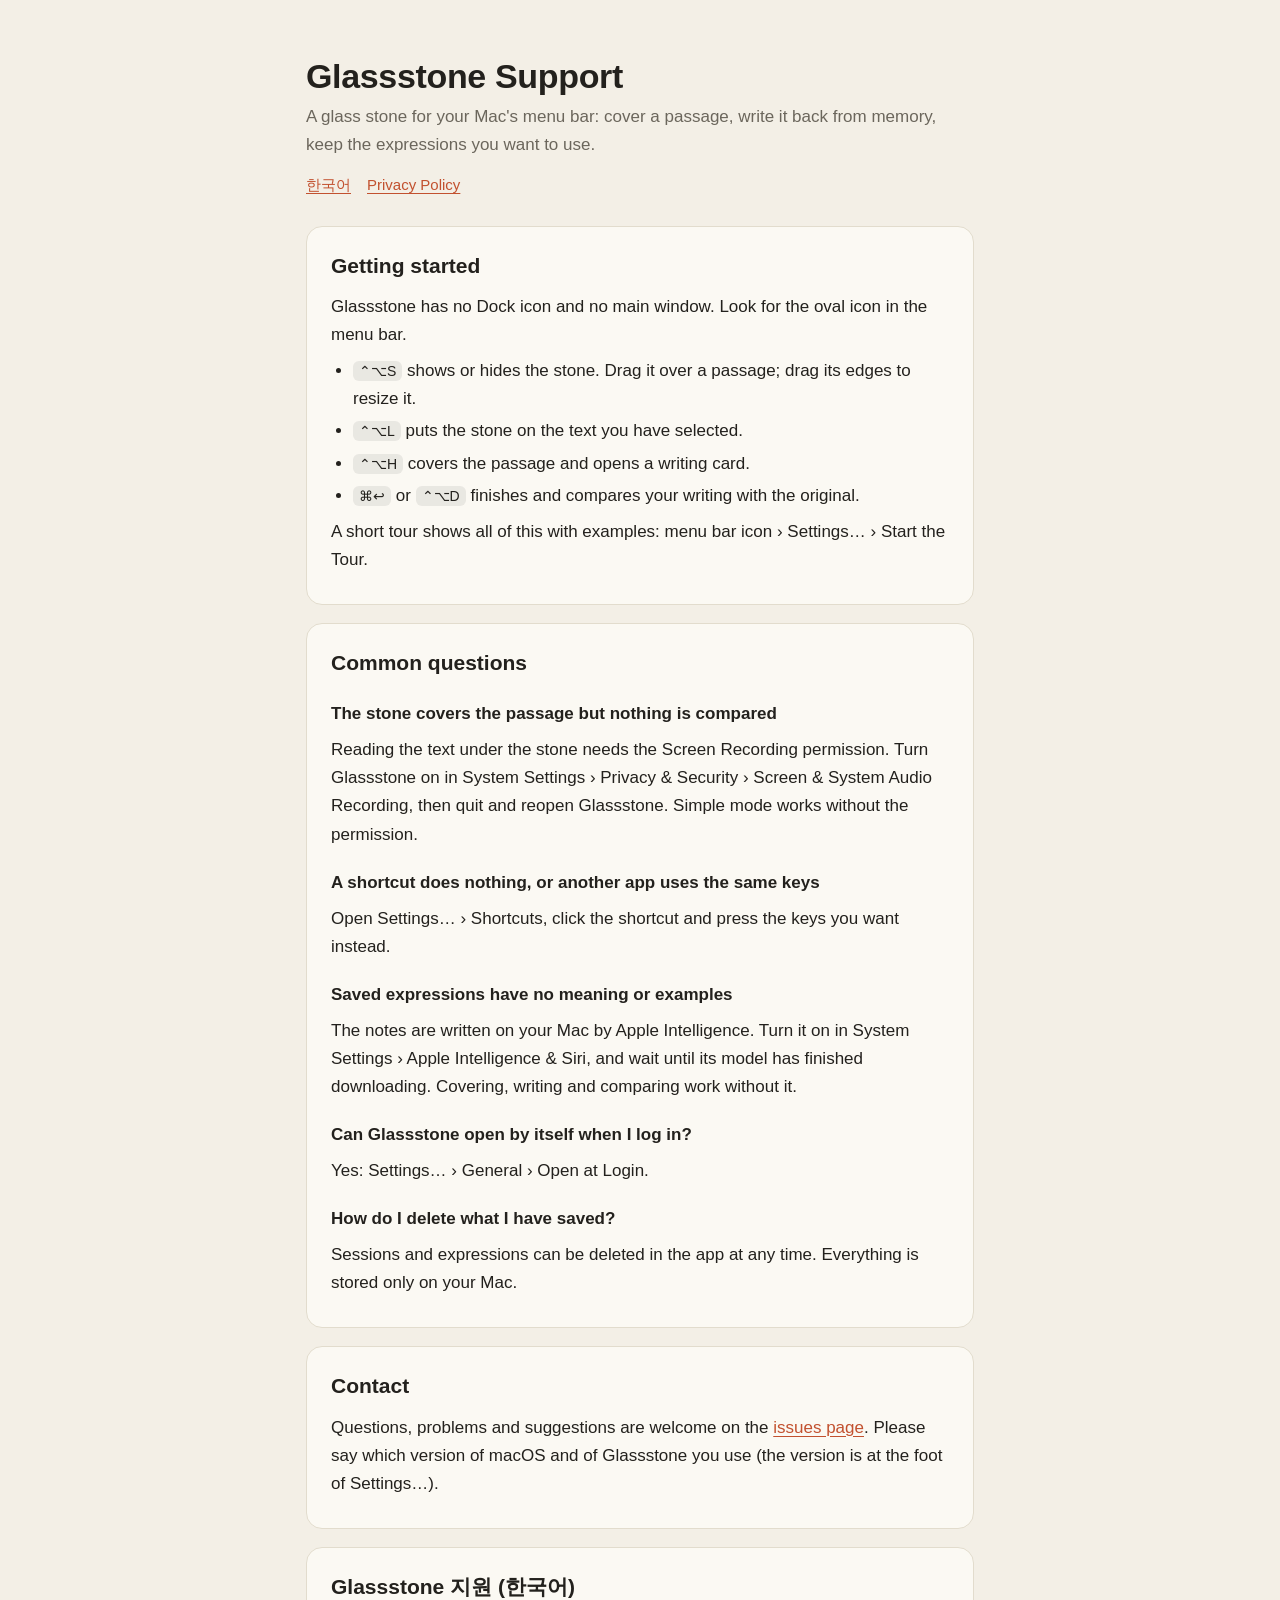
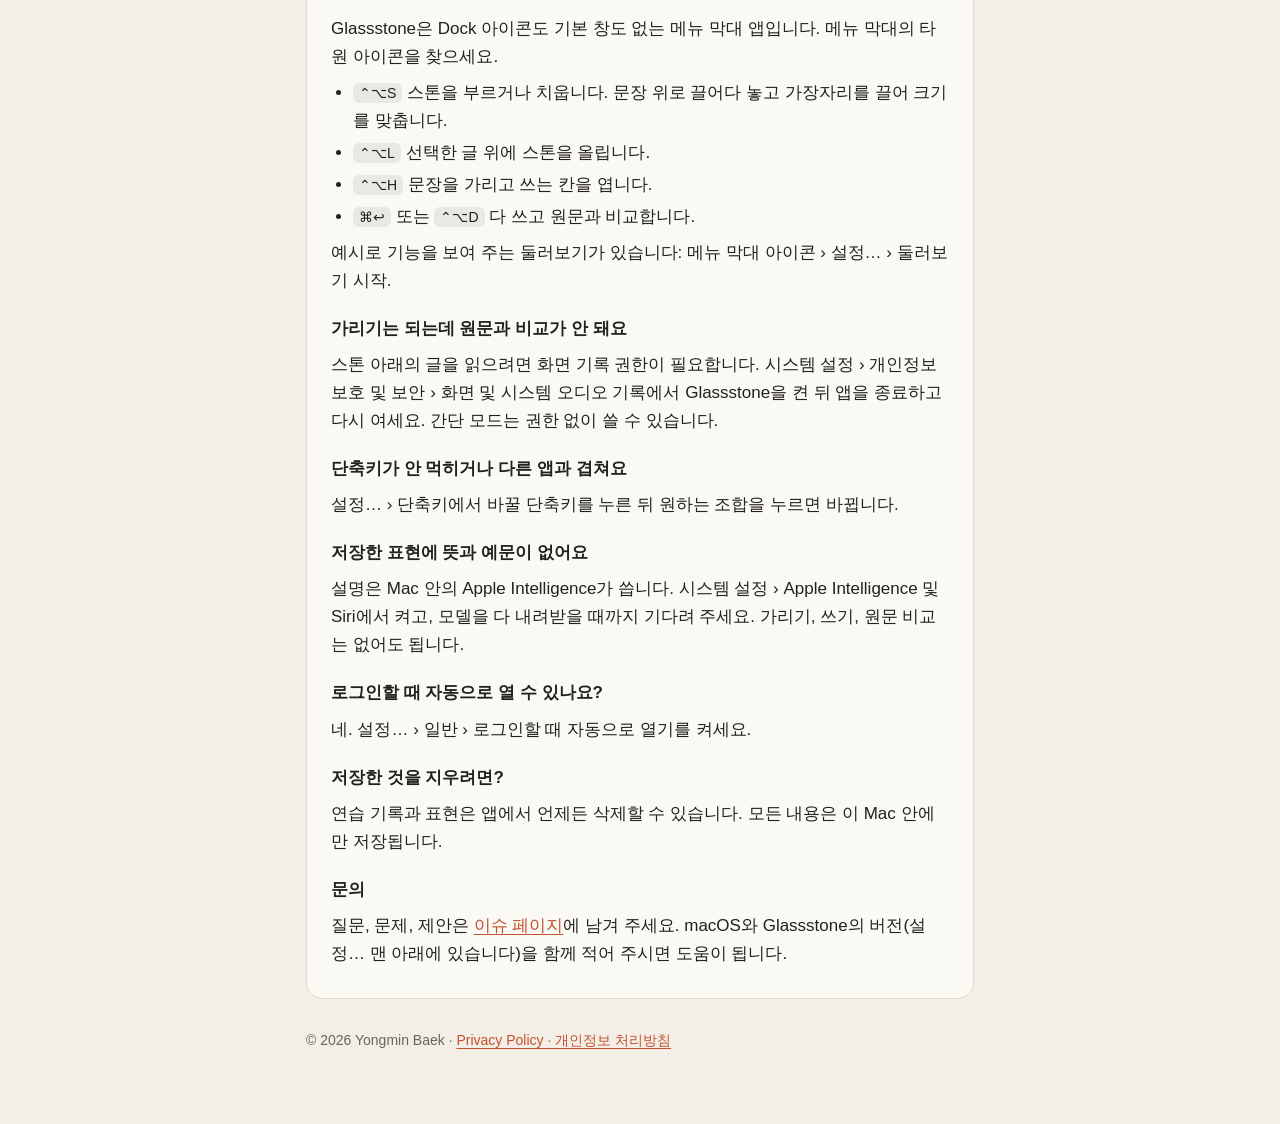
==== index.html @ 9b554210 "Glassstone support page and privacy policy Co-Authored-By: Claude Fable 5.2 <noreply@anthropic.com>" ====
<!doctype html>
<html lang="en">
<head>
<meta charset="utf-8">
<meta name="viewport" content="width=device-width, initial-scale=1">
<title>Glassstone Support</title>
<meta name="description" content="Help for Glassstone, the Mac menu-bar app for writing passages back from memory.">
<link rel="stylesheet" href="style.css">
</head>
<body>
<main>
<header>
  <h1>Glassstone Support</h1>
  <p>A glass stone for your Mac's menu bar: cover a passage, write it back from memory, keep the expressions you want to use.</p>
  <nav><a href="#ko">한국어</a><a href="privacy.html">Privacy Policy</a></nav>
</header>

<section>
  <h2>Getting started</h2>
  <p>Glassstone has no Dock icon and no main window. Look for the oval icon in the menu bar.</p>
  <ul>
    <li><kbd>⌃⌥S</kbd> shows or hides the stone. Drag it over a passage; drag its edges to resize it.</li>
    <li><kbd>⌃⌥L</kbd> puts the stone on the text you have selected.</li>
    <li><kbd>⌃⌥H</kbd> covers the passage and opens a writing card.</li>
    <li><kbd>⌘↩</kbd> or <kbd>⌃⌥D</kbd> finishes and compares your writing with the original.</li>
  </ul>
  <p>A short tour shows all of this with examples: menu bar icon › Settings… › Start the Tour.</p>
</section>

<section>
  <h2>Common questions</h2>
  <h3>The stone covers the passage but nothing is compared</h3>
  <p>Reading the text under the stone needs the Screen Recording permission. Turn Glassstone on in System Settings › Privacy &amp; Security › Screen &amp; System Audio Recording, then quit and reopen Glassstone. Simple mode works without the permission.</p>
  <h3>A shortcut does nothing, or another app uses the same keys</h3>
  <p>Open Settings… › Shortcuts, click the shortcut and press the keys you want instead.</p>
  <h3>Saved expressions have no meaning or examples</h3>
  <p>The notes are written on your Mac by Apple Intelligence. Turn it on in System Settings › Apple Intelligence &amp; Siri, and wait until its model has finished downloading. Covering, writing and comparing work without it.</p>
  <h3>Can Glassstone open by itself when I log in?</h3>
  <p>Yes: Settings… › General › Open at Login.</p>
  <h3>How do I delete what I have saved?</h3>
  <p>Sessions and expressions can be deleted in the app at any time. Everything is stored only on your Mac.</p>
</section>

<section>
  <h2>Contact</h2>
  <p>Questions, problems and suggestions are welcome on the <a href="https://github.com/cozystorm/glassstone/issues">issues page</a>. Please say which version of macOS and of Glassstone you use (the version is at the foot of Settings…).</p>
</section>

<section id="ko" lang="ko">
  <h2>Glassstone 지원 (한국어)</h2>
  <p>Glassstone은 Dock 아이콘도 기본 창도 없는 메뉴 막대 앱입니다. 메뉴 막대의 타원 아이콘을 찾으세요.</p>
  <ul>
    <li><kbd>⌃⌥S</kbd> 스톤을 부르거나 치웁니다. 문장 위로 끌어다 놓고 가장자리를 끌어 크기를 맞춥니다.</li>
    <li><kbd>⌃⌥L</kbd> 선택한 글 위에 스톤을 올립니다.</li>
    <li><kbd>⌃⌥H</kbd> 문장을 가리고 쓰는 칸을 엽니다.</li>
    <li><kbd>⌘↩</kbd> 또는 <kbd>⌃⌥D</kbd> 다 쓰고 원문과 비교합니다.</li>
  </ul>
  <p>예시로 기능을 보여 주는 둘러보기가 있습니다: 메뉴 막대 아이콘 › 설정… › 둘러보기 시작.</p>
  <h3>가리기는 되는데 원문과 비교가 안 돼요</h3>
  <p>스톤 아래의 글을 읽으려면 화면 기록 권한이 필요합니다. 시스템 설정 › 개인정보 보호 및 보안 › 화면 및 시스템 오디오 기록에서 Glassstone을 켠 뒤 앱을 종료하고 다시 여세요. 간단 모드는 권한 없이 쓸 수 있습니다.</p>
  <h3>단축키가 안 먹히거나 다른 앱과 겹쳐요</h3>
  <p>설정… › 단축키에서 바꿀 단축키를 누른 뒤 원하는 조합을 누르면 바뀝니다.</p>
  <h3>저장한 표현에 뜻과 예문이 없어요</h3>
  <p>설명은 Mac 안의 Apple Intelligence가 씁니다. 시스템 설정 › Apple Intelligence 및 Siri에서 켜고, 모델을 다 내려받을 때까지 기다려 주세요. 가리기, 쓰기, 원문 비교는 없어도 됩니다.</p>
  <h3>로그인할 때 자동으로 열 수 있나요?</h3>
  <p>네. 설정… › 일반 › 로그인할 때 자동으로 열기를 켜세요.</p>
  <h3>저장한 것을 지우려면?</h3>
  <p>연습 기록과 표현은 앱에서 언제든 삭제할 수 있습니다. 모든 내용은 이 Mac 안에만 저장됩니다.</p>
  <h3>문의</h3>
  <p>질문, 문제, 제안은 <a href="https://github.com/cozystorm/glassstone/issues">이슈 페이지</a>에 남겨 주세요. macOS와 Glassstone의 버전(설정… 맨 아래에 있습니다)을 함께 적어 주시면 도움이 됩니다.</p>
</section>

<footer>© 2026 Yongmin Baek · <a href="privacy.html">Privacy Policy · 개인정보 처리방침</a></footer>
</main>
</body>
</html>
---- style.css ----
:root {
  --desk: #f3efe6;
  --paper: #fbf9f3;
  --ink: #23211d;
  --soft: #6b665c;
  --rule: #e2dccd;
  --accent: #c2512f;
}
@media (prefers-color-scheme: dark) {
  :root {
    --desk: #1b1a17;
    --paper: #24221e;
    --ink: #ece7db;
    --soft: #a39d90;
    --rule: #38352e;
    --accent: #e58a69;
  }
}
* { box-sizing: border-box; }
html { -webkit-text-size-adjust: 100%; }
body {
  margin: 0;
  background: var(--desk);
  color: var(--ink);
  font: 17px/1.65 -apple-system, BlinkMacSystemFont, "Apple SD Gothic Neo", "Segoe UI", sans-serif;
}
main { max-width: 700px; margin: 0 auto; padding: 56px 16px 72px; }
header { margin-bottom: 28px; }
h1 { font-size: 34px; line-height: 1.2; margin: 0 0 6px; letter-spacing: -0.01em; }
header p { margin: 0; color: var(--soft); }
nav { margin-top: 14px; font-size: 15px; }
nav a { margin-right: 16px; }
section {
  background: var(--paper);
  border: 1px solid var(--rule);
  border-radius: 16px;
  padding: 22px 24px;
  margin: 18px 0;
}
h2 { font-size: 21px; margin: 0 0 10px; }
h3 { font-size: 17px; margin: 20px 0 4px; }
p { margin: 8px 0; }
ul { margin: 8px 0; padding-left: 22px; }
li { margin: 4px 0; }
a { color: var(--accent); text-underline-offset: 3px; }
kbd {
  font: 500 14px/1 ui-rounded, -apple-system, sans-serif;
  padding: 2px 6px;
  border-radius: 6px;
  background: color-mix(in srgb, var(--ink) 8%, transparent);
  white-space: nowrap;
}
footer { margin-top: 30px; font-size: 14px; color: var(--soft); }
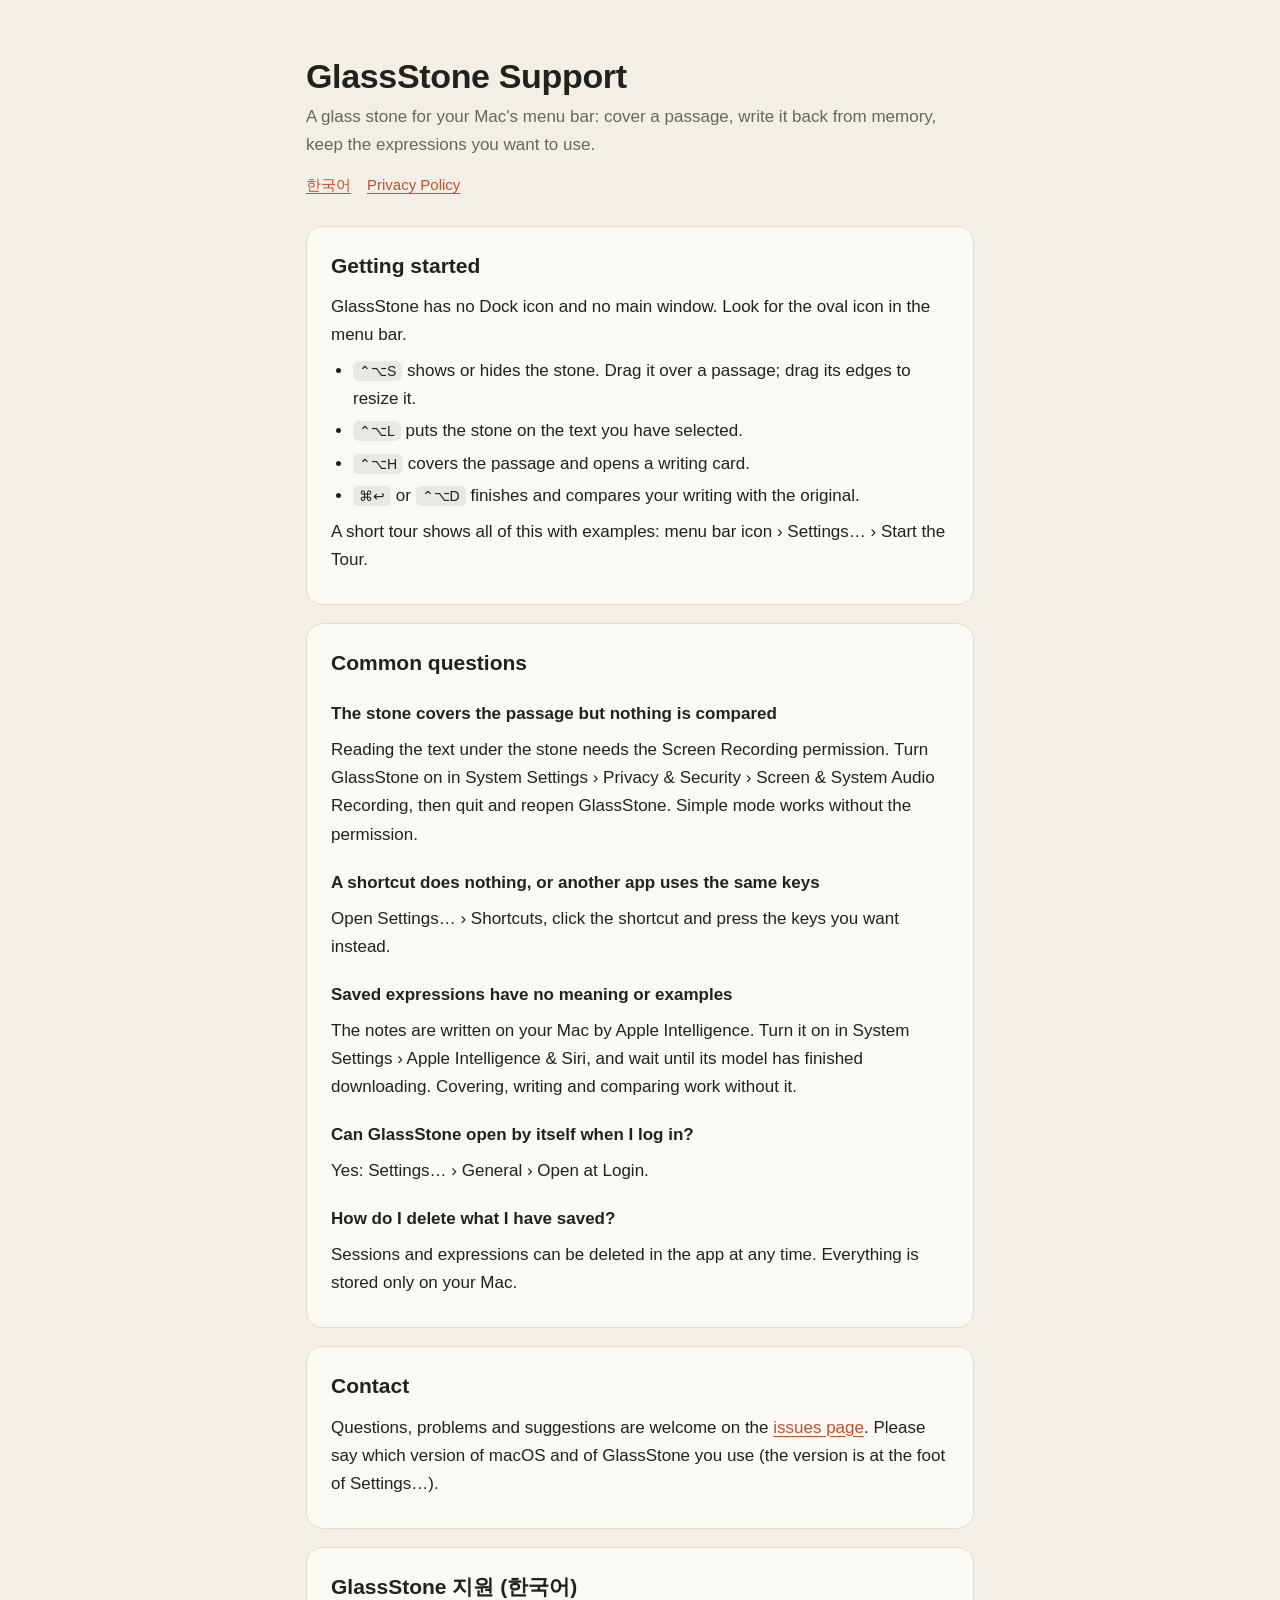
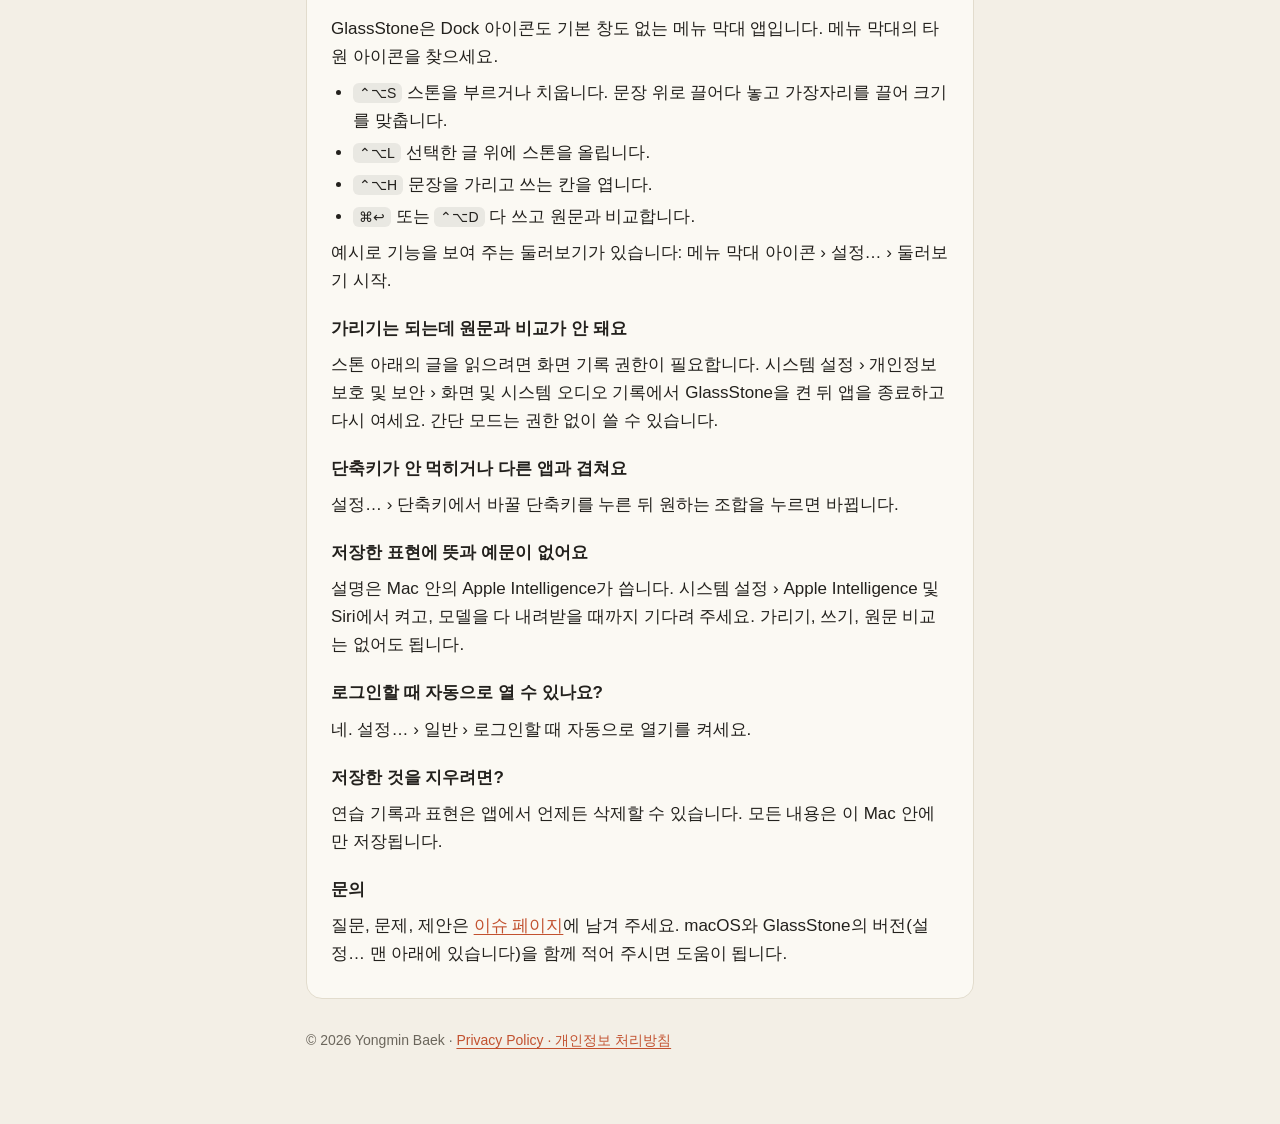
==== commit 57176cc4: "Write the name as GlassStone Co-Authored-By: Claude Fable 5.2 <noreply@anthropic.com>" ====
--- a/index.html
+++ b/index.html
@@ -3,21 +3,21 @@
 <head>
 <meta charset="utf-8">
 <meta name="viewport" content="width=device-width, initial-scale=1">
-<title>Glassstone Support</title>
-<meta name="description" content="Help for Glassstone, the Mac menu-bar app for writing passages back from memory.">
+<title>GlassStone Support</title>
+<meta name="description" content="Help for GlassStone, the Mac menu-bar app for writing passages back from memory.">
 <link rel="stylesheet" href="style.css">
 </head>
 <body>
 <main>
 <header>
-  <h1>Glassstone Support</h1>
+  <h1>GlassStone Support</h1>
   <p>A glass stone for your Mac's menu bar: cover a passage, write it back from memory, keep the expressions you want to use.</p>
   <nav><a href="#ko">한국어</a><a href="privacy.html">Privacy Policy</a></nav>
 </header>
 
 <section>
   <h2>Getting started</h2>
-  <p>Glassstone has no Dock icon and no main window. Look for the oval icon in the menu bar.</p>
+  <p>GlassStone has no Dock icon and no main window. Look for the oval icon in the menu bar.</p>
   <ul>
     <li><kbd>⌃⌥S</kbd> shows or hides the stone. Drag it over a passage; drag its edges to resize it.</li>
     <li><kbd>⌃⌥L</kbd> puts the stone on the text you have selected.</li>
@@ -30,12 +30,12 @@
 <section>
   <h2>Common questions</h2>
   <h3>The stone covers the passage but nothing is compared</h3>
-  <p>Reading the text under the stone needs the Screen Recording permission. Turn Glassstone on in System Settings › Privacy &amp; Security › Screen &amp; System Audio Recording, then quit and reopen Glassstone. Simple mode works without the permission.</p>
+  <p>Reading the text under the stone needs the Screen Recording permission. Turn GlassStone on in System Settings › Privacy &amp; Security › Screen &amp; System Audio Recording, then quit and reopen GlassStone. Simple mode works without the permission.</p>
   <h3>A shortcut does nothing, or another app uses the same keys</h3>
   <p>Open Settings… › Shortcuts, click the shortcut and press the keys you want instead.</p>
   <h3>Saved expressions have no meaning or examples</h3>
   <p>The notes are written on your Mac by Apple Intelligence. Turn it on in System Settings › Apple Intelligence &amp; Siri, and wait until its model has finished downloading. Covering, writing and comparing work without it.</p>
-  <h3>Can Glassstone open by itself when I log in?</h3>
+  <h3>Can GlassStone open by itself when I log in?</h3>
   <p>Yes: Settings… › General › Open at Login.</p>
   <h3>How do I delete what I have saved?</h3>
   <p>Sessions and expressions can be deleted in the app at any time. Everything is stored only on your Mac.</p>
@@ -43,12 +43,12 @@
 
 <section>
   <h2>Contact</h2>
-  <p>Questions, problems and suggestions are welcome on the <a href="https://github.com/cozystorm/glassstone/issues">issues page</a>. Please say which version of macOS and of Glassstone you use (the version is at the foot of Settings…).</p>
+  <p>Questions, problems and suggestions are welcome on the <a href="https://github.com/cozystorm/glassstone/issues">issues page</a>. Please say which version of macOS and of GlassStone you use (the version is at the foot of Settings…).</p>
 </section>
 
 <section id="ko" lang="ko">
-  <h2>Glassstone 지원 (한국어)</h2>
-  <p>Glassstone은 Dock 아이콘도 기본 창도 없는 메뉴 막대 앱입니다. 메뉴 막대의 타원 아이콘을 찾으세요.</p>
+  <h2>GlassStone 지원 (한국어)</h2>
+  <p>GlassStone은 Dock 아이콘도 기본 창도 없는 메뉴 막대 앱입니다. 메뉴 막대의 타원 아이콘을 찾으세요.</p>
   <ul>
     <li><kbd>⌃⌥S</kbd> 스톤을 부르거나 치웁니다. 문장 위로 끌어다 놓고 가장자리를 끌어 크기를 맞춥니다.</li>
     <li><kbd>⌃⌥L</kbd> 선택한 글 위에 스톤을 올립니다.</li>
@@ -57,7 +57,7 @@
   </ul>
   <p>예시로 기능을 보여 주는 둘러보기가 있습니다: 메뉴 막대 아이콘 › 설정… › 둘러보기 시작.</p>
   <h3>가리기는 되는데 원문과 비교가 안 돼요</h3>
-  <p>스톤 아래의 글을 읽으려면 화면 기록 권한이 필요합니다. 시스템 설정 › 개인정보 보호 및 보안 › 화면 및 시스템 오디오 기록에서 Glassstone을 켠 뒤 앱을 종료하고 다시 여세요. 간단 모드는 권한 없이 쓸 수 있습니다.</p>
+  <p>스톤 아래의 글을 읽으려면 화면 기록 권한이 필요합니다. 시스템 설정 › 개인정보 보호 및 보안 › 화면 및 시스템 오디오 기록에서 GlassStone을 켠 뒤 앱을 종료하고 다시 여세요. 간단 모드는 권한 없이 쓸 수 있습니다.</p>
   <h3>단축키가 안 먹히거나 다른 앱과 겹쳐요</h3>
   <p>설정… › 단축키에서 바꿀 단축키를 누른 뒤 원하는 조합을 누르면 바뀝니다.</p>
   <h3>저장한 표현에 뜻과 예문이 없어요</h3>
@@ -67,7 +67,7 @@
   <h3>저장한 것을 지우려면?</h3>
   <p>연습 기록과 표현은 앱에서 언제든 삭제할 수 있습니다. 모든 내용은 이 Mac 안에만 저장됩니다.</p>
   <h3>문의</h3>
-  <p>질문, 문제, 제안은 <a href="https://github.com/cozystorm/glassstone/issues">이슈 페이지</a>에 남겨 주세요. macOS와 Glassstone의 버전(설정… 맨 아래에 있습니다)을 함께 적어 주시면 도움이 됩니다.</p>
+  <p>질문, 문제, 제안은 <a href="https://github.com/cozystorm/glassstone/issues">이슈 페이지</a>에 남겨 주세요. macOS와 GlassStone의 버전(설정… 맨 아래에 있습니다)을 함께 적어 주시면 도움이 됩니다.</p>
 </section>
 
 <footer>© 2026 Yongmin Baek · <a href="privacy.html">Privacy Policy · 개인정보 처리방침</a></footer>
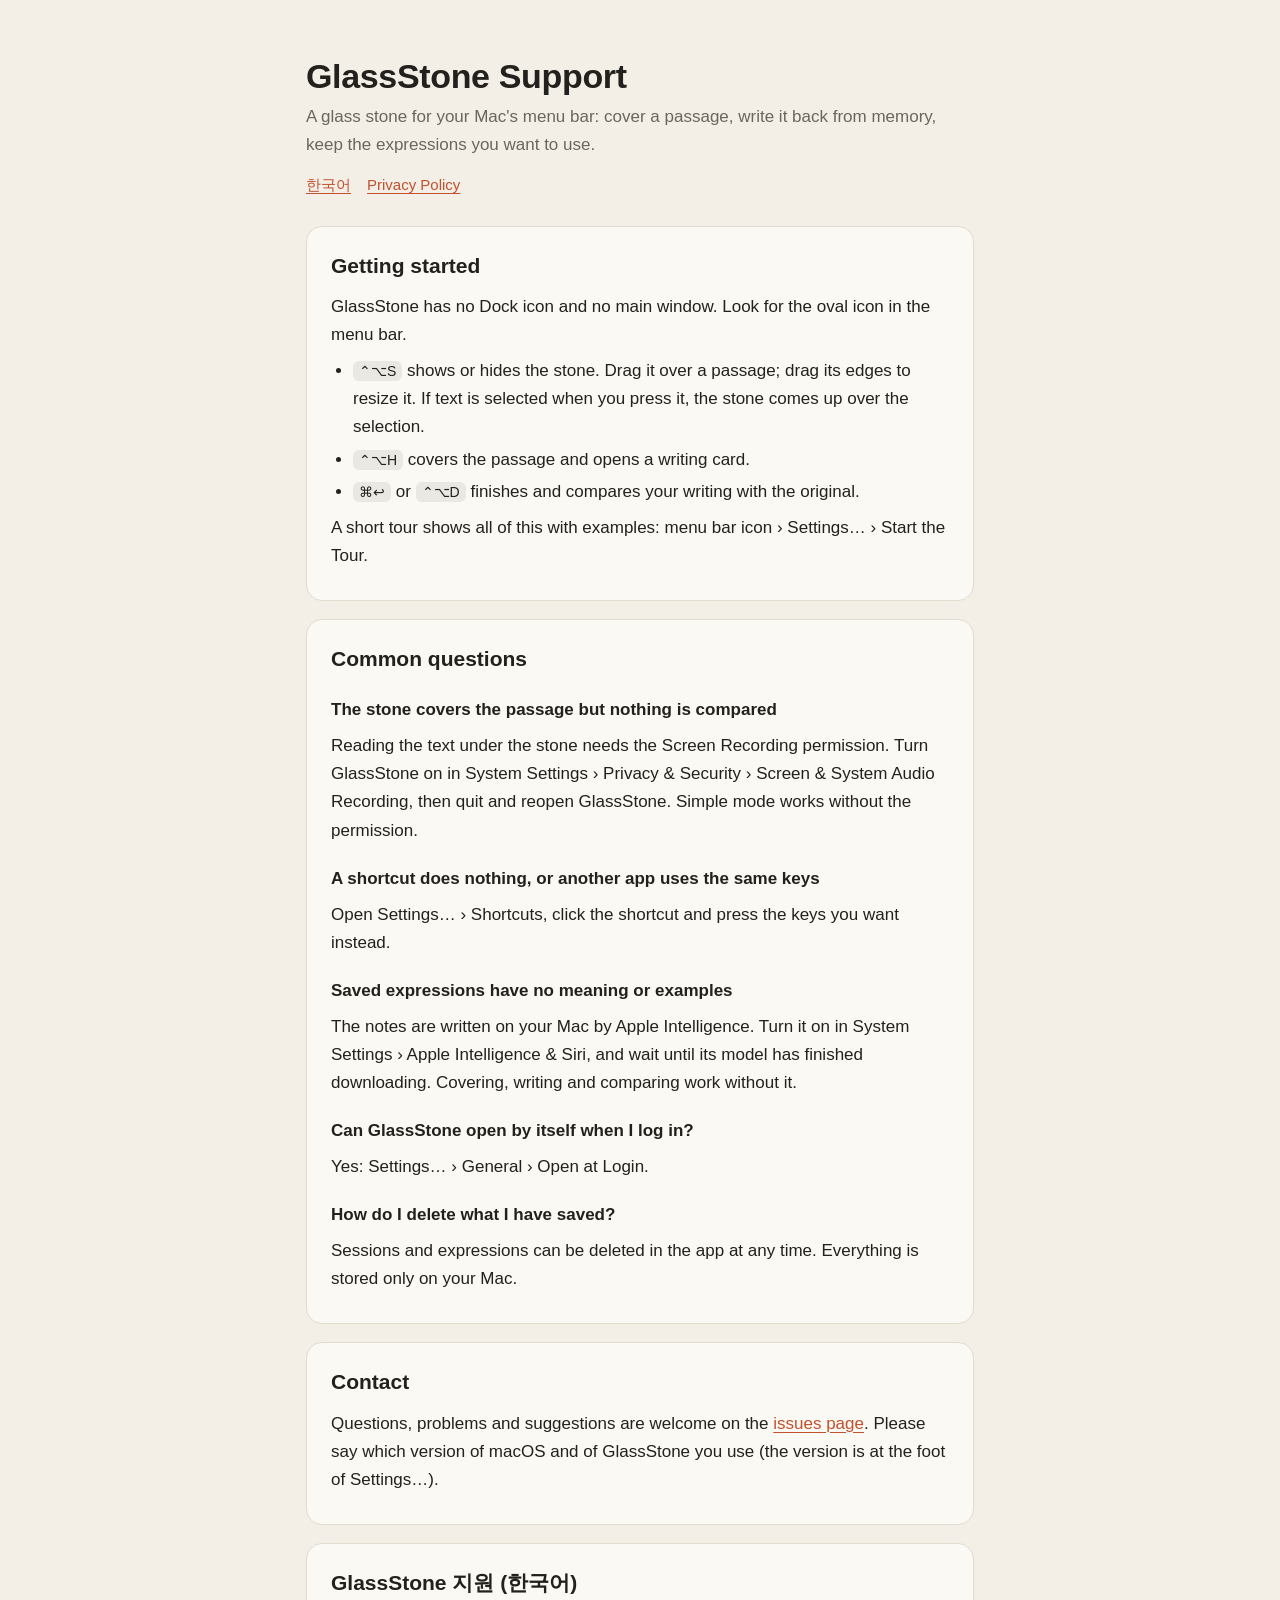
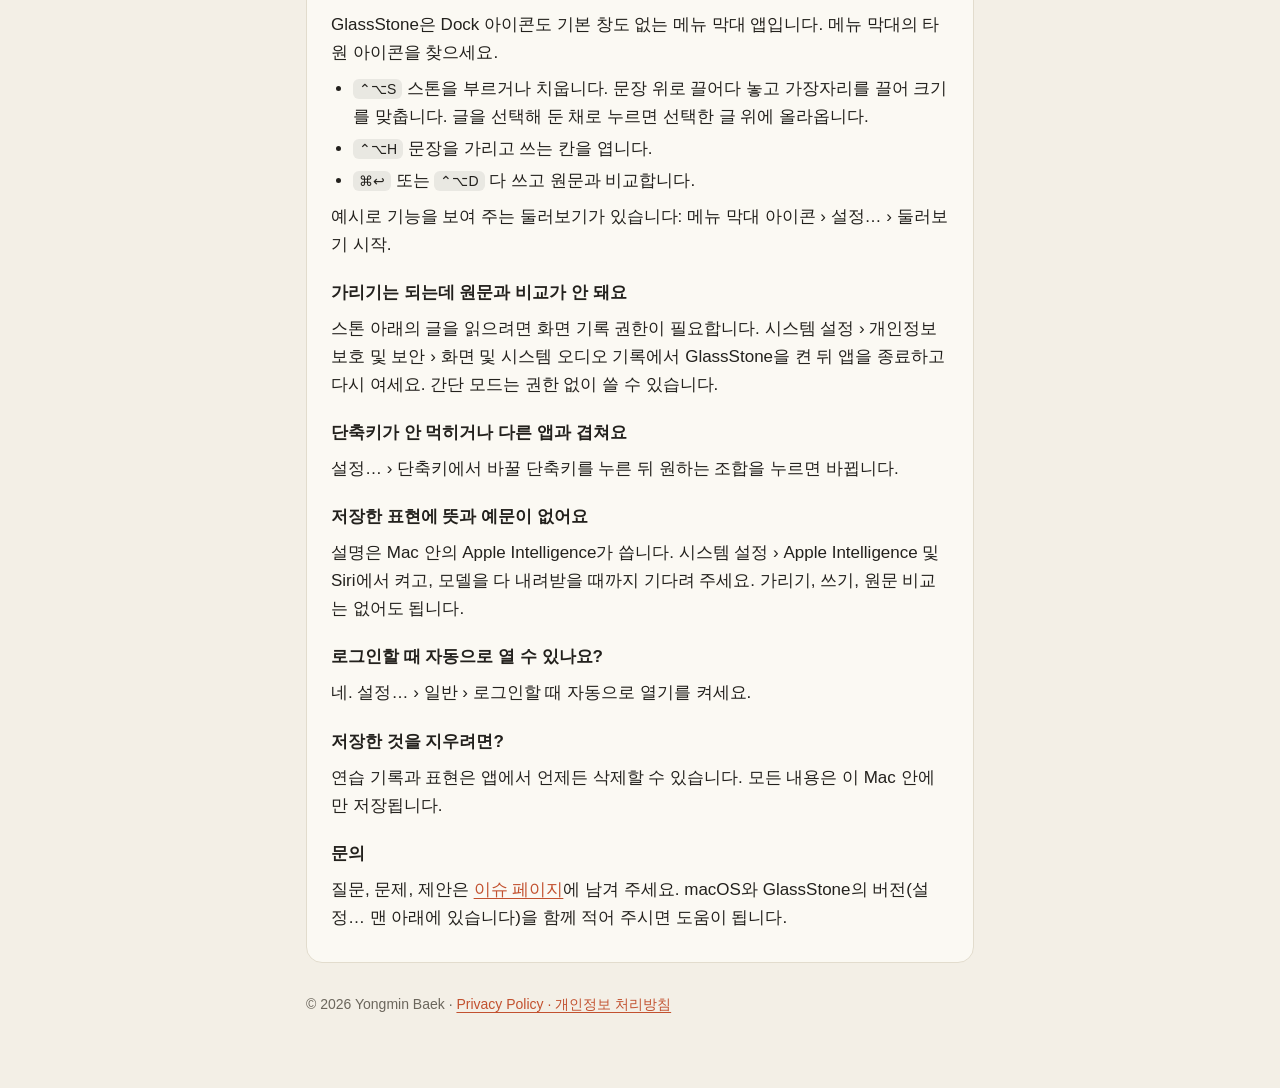
==== commit c87dd271: "Calling the stone also lays it over selected text Co-Authored-By: Claude Fable 5.2 <noreply@anthropi" ====
--- a/index.html
+++ b/index.html
@@ -19,8 +19,7 @@
   <h2>Getting started</h2>
   <p>GlassStone has no Dock icon and no main window. Look for the oval icon in the menu bar.</p>
   <ul>
-    <li><kbd>⌃⌥S</kbd> shows or hides the stone. Drag it over a passage; drag its edges to resize it.</li>
-    <li><kbd>⌃⌥L</kbd> puts the stone on the text you have selected.</li>
+    <li><kbd>⌃⌥S</kbd> shows or hides the stone. Drag it over a passage; drag its edges to resize it. If text is selected when you press it, the stone comes up over the selection.</li>
     <li><kbd>⌃⌥H</kbd> covers the passage and opens a writing card.</li>
     <li><kbd>⌘↩</kbd> or <kbd>⌃⌥D</kbd> finishes and compares your writing with the original.</li>
   </ul>
@@ -50,8 +49,7 @@
   <h2>GlassStone 지원 (한국어)</h2>
   <p>GlassStone은 Dock 아이콘도 기본 창도 없는 메뉴 막대 앱입니다. 메뉴 막대의 타원 아이콘을 찾으세요.</p>
   <ul>
-    <li><kbd>⌃⌥S</kbd> 스톤을 부르거나 치웁니다. 문장 위로 끌어다 놓고 가장자리를 끌어 크기를 맞춥니다.</li>
-    <li><kbd>⌃⌥L</kbd> 선택한 글 위에 스톤을 올립니다.</li>
+    <li><kbd>⌃⌥S</kbd> 스톤을 부르거나 치웁니다. 문장 위로 끌어다 놓고 가장자리를 끌어 크기를 맞춥니다. 글을 선택해 둔 채로 누르면 선택한 글 위에 올라옵니다.</li>
     <li><kbd>⌃⌥H</kbd> 문장을 가리고 쓰는 칸을 엽니다.</li>
     <li><kbd>⌘↩</kbd> 또는 <kbd>⌃⌥D</kbd> 다 쓰고 원문과 비교합니다.</li>
   </ul>
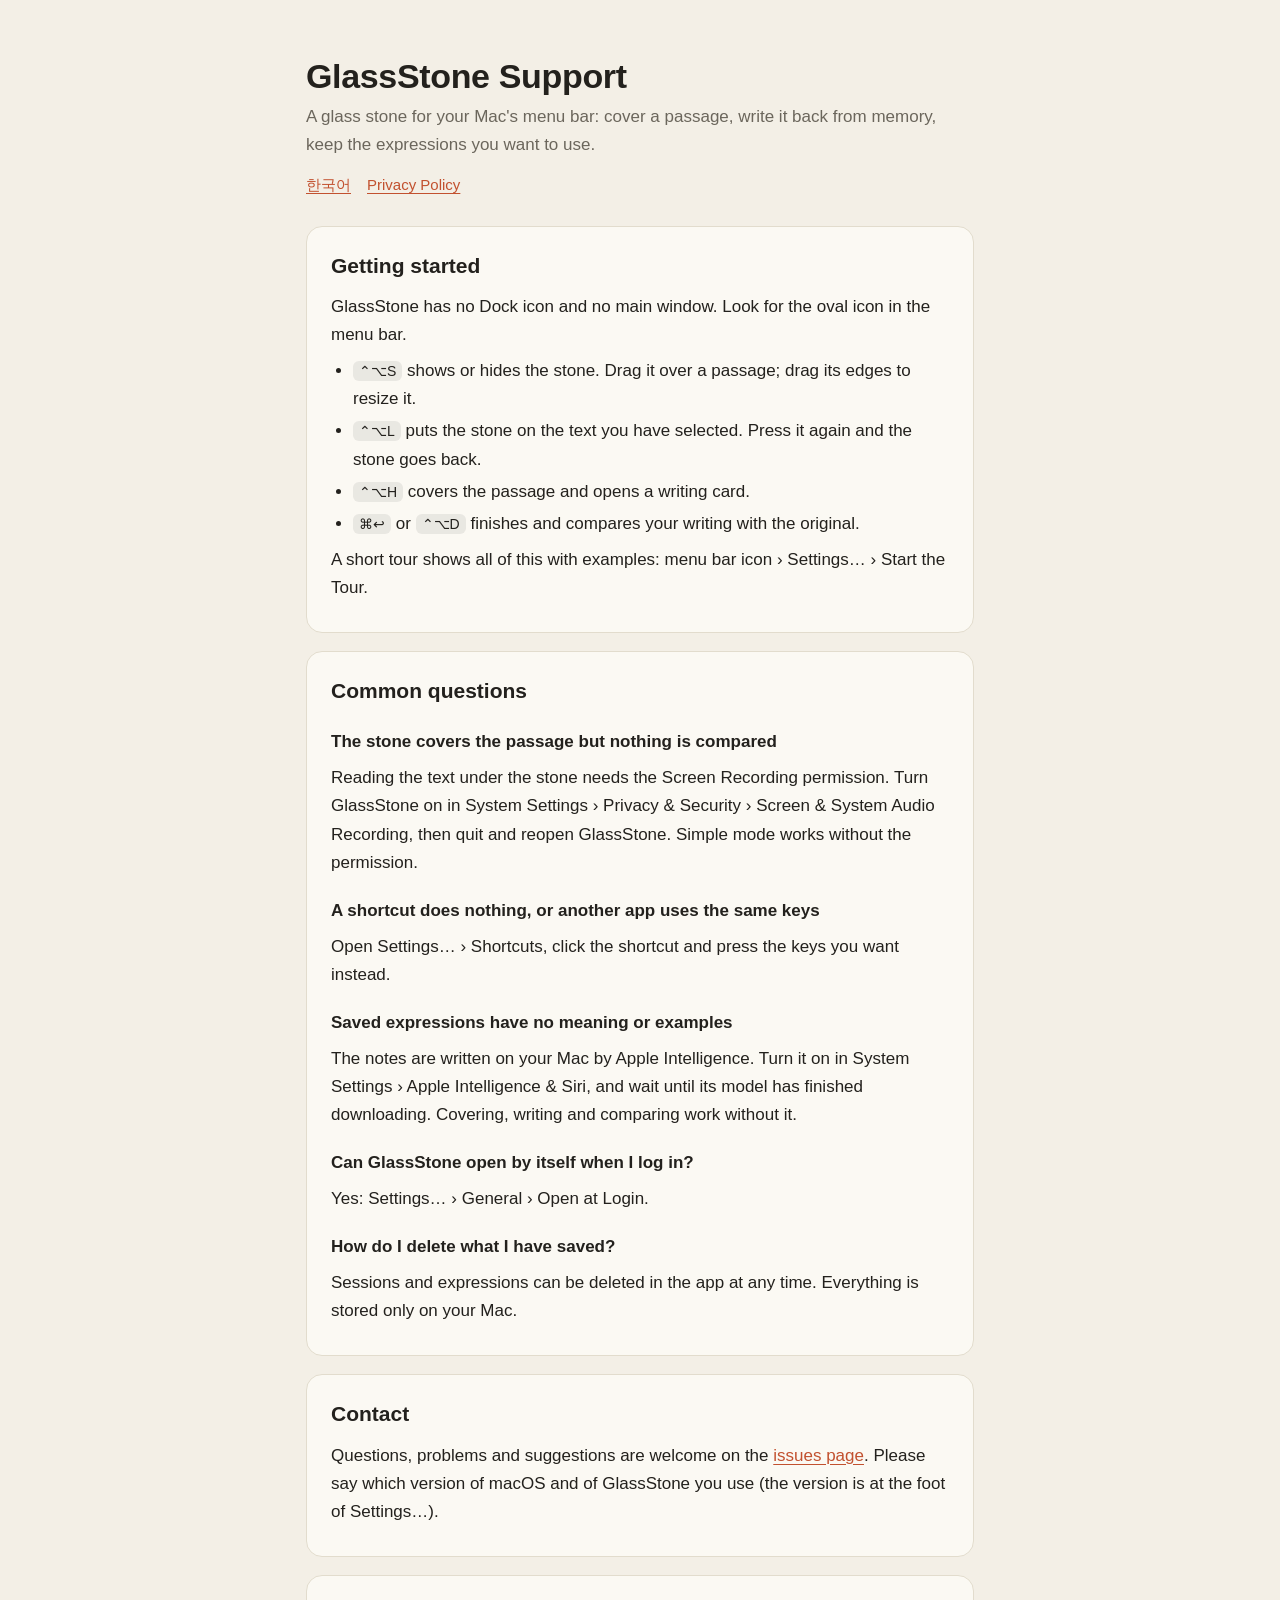
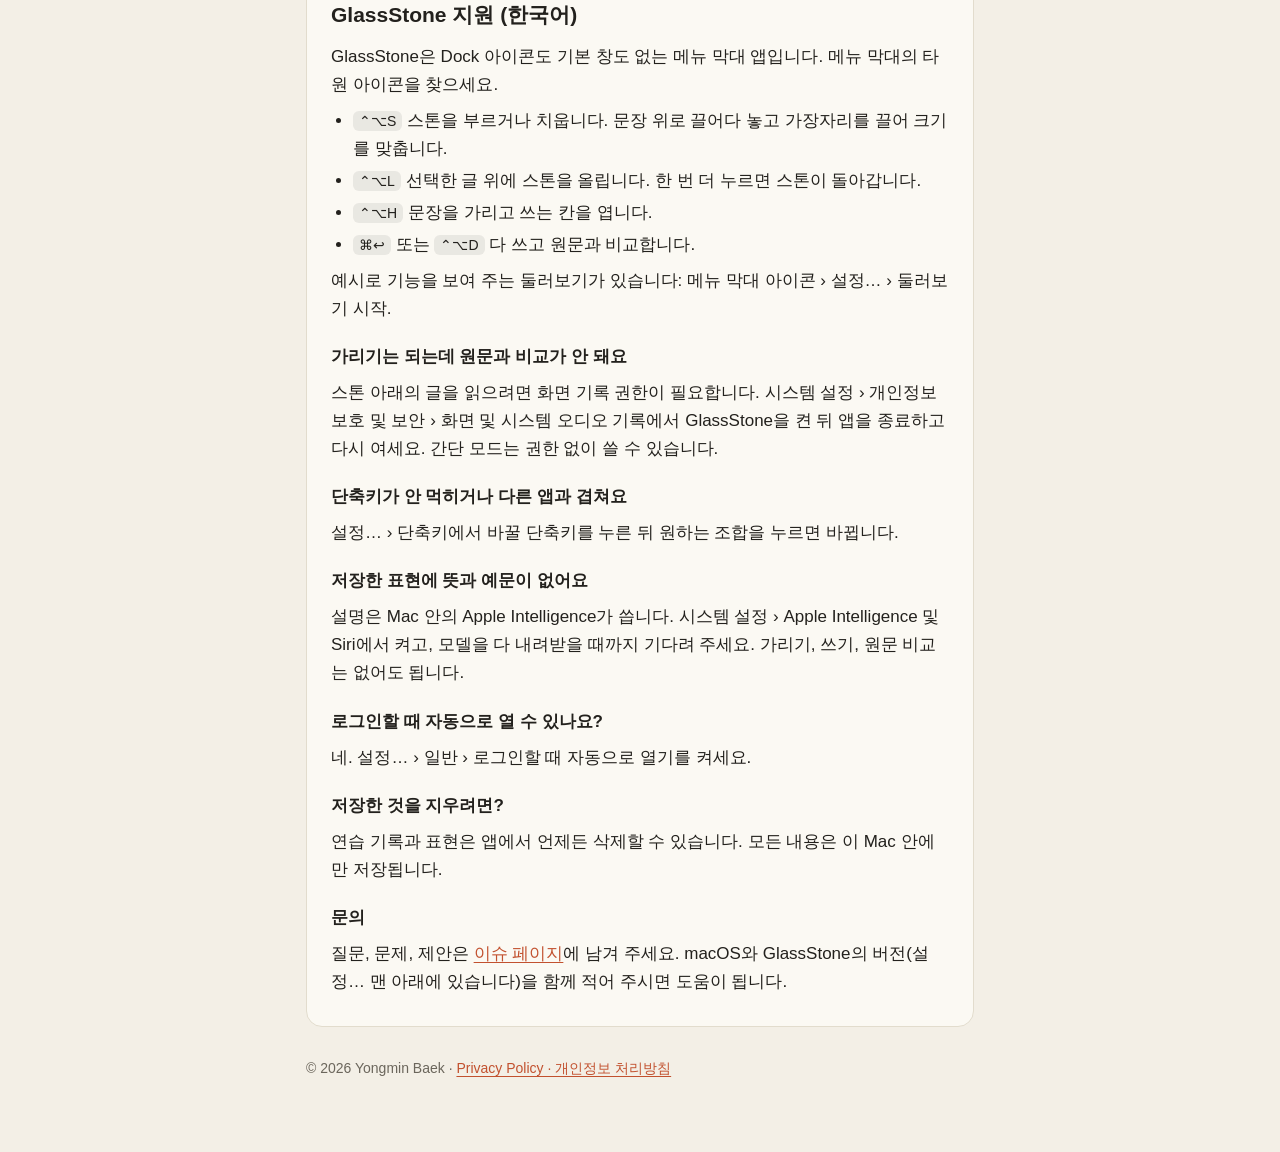
==== commit 5537d3a9: "Selected text has its own shortcut again; pressing it twice takes the stone back Co-Authored-By: Cla" ====
--- a/index.html
+++ b/index.html
@@ -19,7 +19,8 @@
   <h2>Getting started</h2>
   <p>GlassStone has no Dock icon and no main window. Look for the oval icon in the menu bar.</p>
   <ul>
-    <li><kbd>⌃⌥S</kbd> shows or hides the stone. Drag it over a passage; drag its edges to resize it. If text is selected when you press it, the stone comes up over the selection.</li>
+    <li><kbd>⌃⌥S</kbd> shows or hides the stone. Drag it over a passage; drag its edges to resize it.</li>
+    <li><kbd>⌃⌥L</kbd> puts the stone on the text you have selected. Press it again and the stone goes back.</li>
     <li><kbd>⌃⌥H</kbd> covers the passage and opens a writing card.</li>
     <li><kbd>⌘↩</kbd> or <kbd>⌃⌥D</kbd> finishes and compares your writing with the original.</li>
   </ul>
@@ -49,7 +50,8 @@
   <h2>GlassStone 지원 (한국어)</h2>
   <p>GlassStone은 Dock 아이콘도 기본 창도 없는 메뉴 막대 앱입니다. 메뉴 막대의 타원 아이콘을 찾으세요.</p>
   <ul>
-    <li><kbd>⌃⌥S</kbd> 스톤을 부르거나 치웁니다. 문장 위로 끌어다 놓고 가장자리를 끌어 크기를 맞춥니다. 글을 선택해 둔 채로 누르면 선택한 글 위에 올라옵니다.</li>
+    <li><kbd>⌃⌥S</kbd> 스톤을 부르거나 치웁니다. 문장 위로 끌어다 놓고 가장자리를 끌어 크기를 맞춥니다.</li>
+    <li><kbd>⌃⌥L</kbd> 선택한 글 위에 스톤을 올립니다. 한 번 더 누르면 스톤이 돌아갑니다.</li>
     <li><kbd>⌃⌥H</kbd> 문장을 가리고 쓰는 칸을 엽니다.</li>
     <li><kbd>⌘↩</kbd> 또는 <kbd>⌃⌥D</kbd> 다 쓰고 원문과 비교합니다.</li>
   </ul>
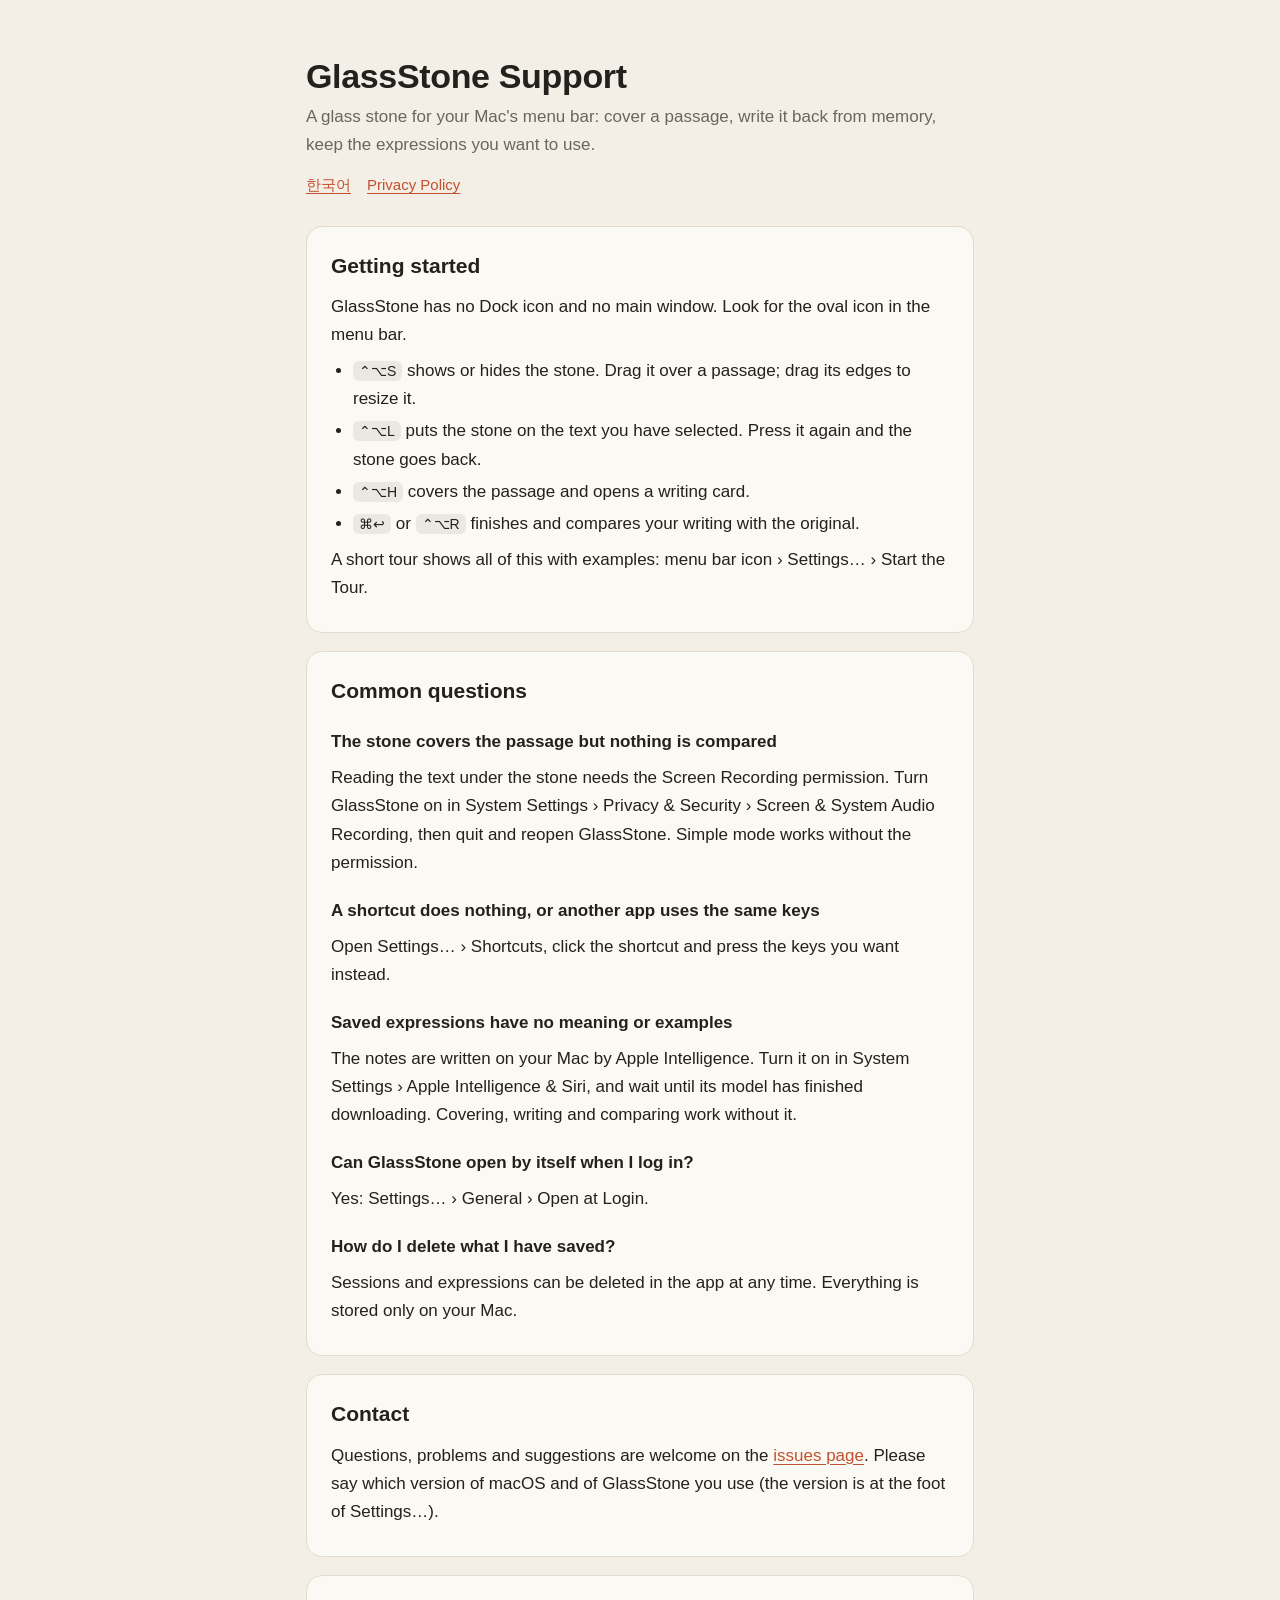
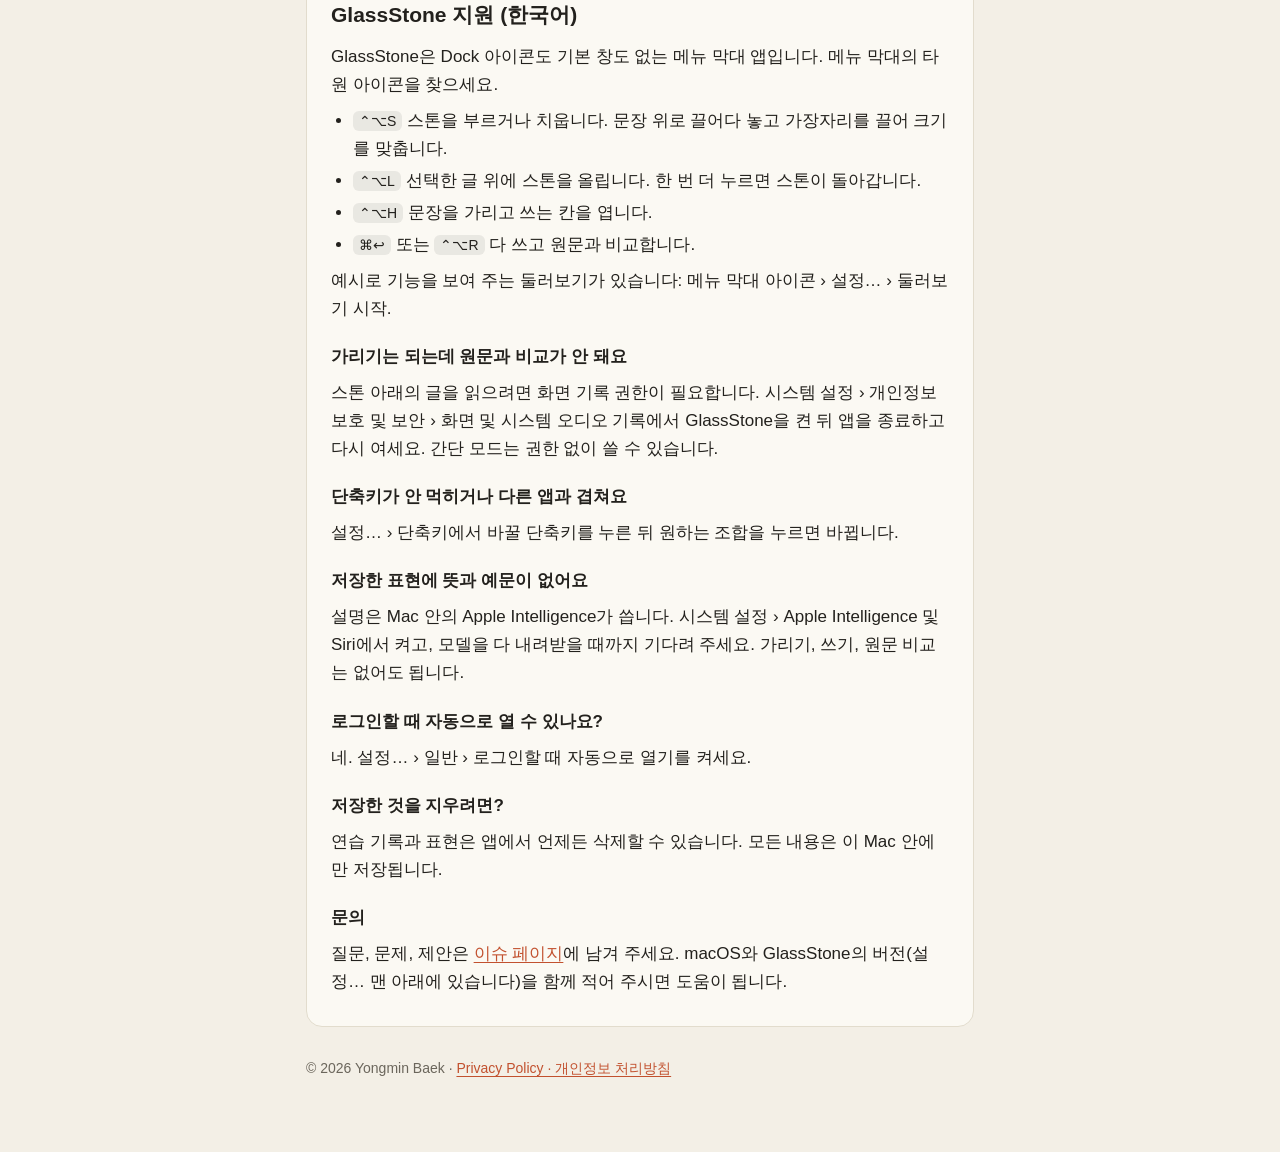
==== commit d64ae1e4: "The spare shortcut for finishing is Control-Option-R Control-Option-D is what Magnet and Rectangle u" ====
--- a/index.html
+++ b/index.html
@@ -22,7 +22,7 @@
     <li><kbd>⌃⌥S</kbd> shows or hides the stone. Drag it over a passage; drag its edges to resize it.</li>
     <li><kbd>⌃⌥L</kbd> puts the stone on the text you have selected. Press it again and the stone goes back.</li>
     <li><kbd>⌃⌥H</kbd> covers the passage and opens a writing card.</li>
-    <li><kbd>⌘↩</kbd> or <kbd>⌃⌥D</kbd> finishes and compares your writing with the original.</li>
+    <li><kbd>⌘↩</kbd> or <kbd>⌃⌥R</kbd> finishes and compares your writing with the original.</li>
   </ul>
   <p>A short tour shows all of this with examples: menu bar icon › Settings… › Start the Tour.</p>
 </section>
@@ -53,7 +53,7 @@
     <li><kbd>⌃⌥S</kbd> 스톤을 부르거나 치웁니다. 문장 위로 끌어다 놓고 가장자리를 끌어 크기를 맞춥니다.</li>
     <li><kbd>⌃⌥L</kbd> 선택한 글 위에 스톤을 올립니다. 한 번 더 누르면 스톤이 돌아갑니다.</li>
     <li><kbd>⌃⌥H</kbd> 문장을 가리고 쓰는 칸을 엽니다.</li>
-    <li><kbd>⌘↩</kbd> 또는 <kbd>⌃⌥D</kbd> 다 쓰고 원문과 비교합니다.</li>
+    <li><kbd>⌘↩</kbd> 또는 <kbd>⌃⌥R</kbd> 다 쓰고 원문과 비교합니다.</li>
   </ul>
   <p>예시로 기능을 보여 주는 둘러보기가 있습니다: 메뉴 막대 아이콘 › 설정… › 둘러보기 시작.</p>
   <h3>가리기는 되는데 원문과 비교가 안 돼요</h3>
